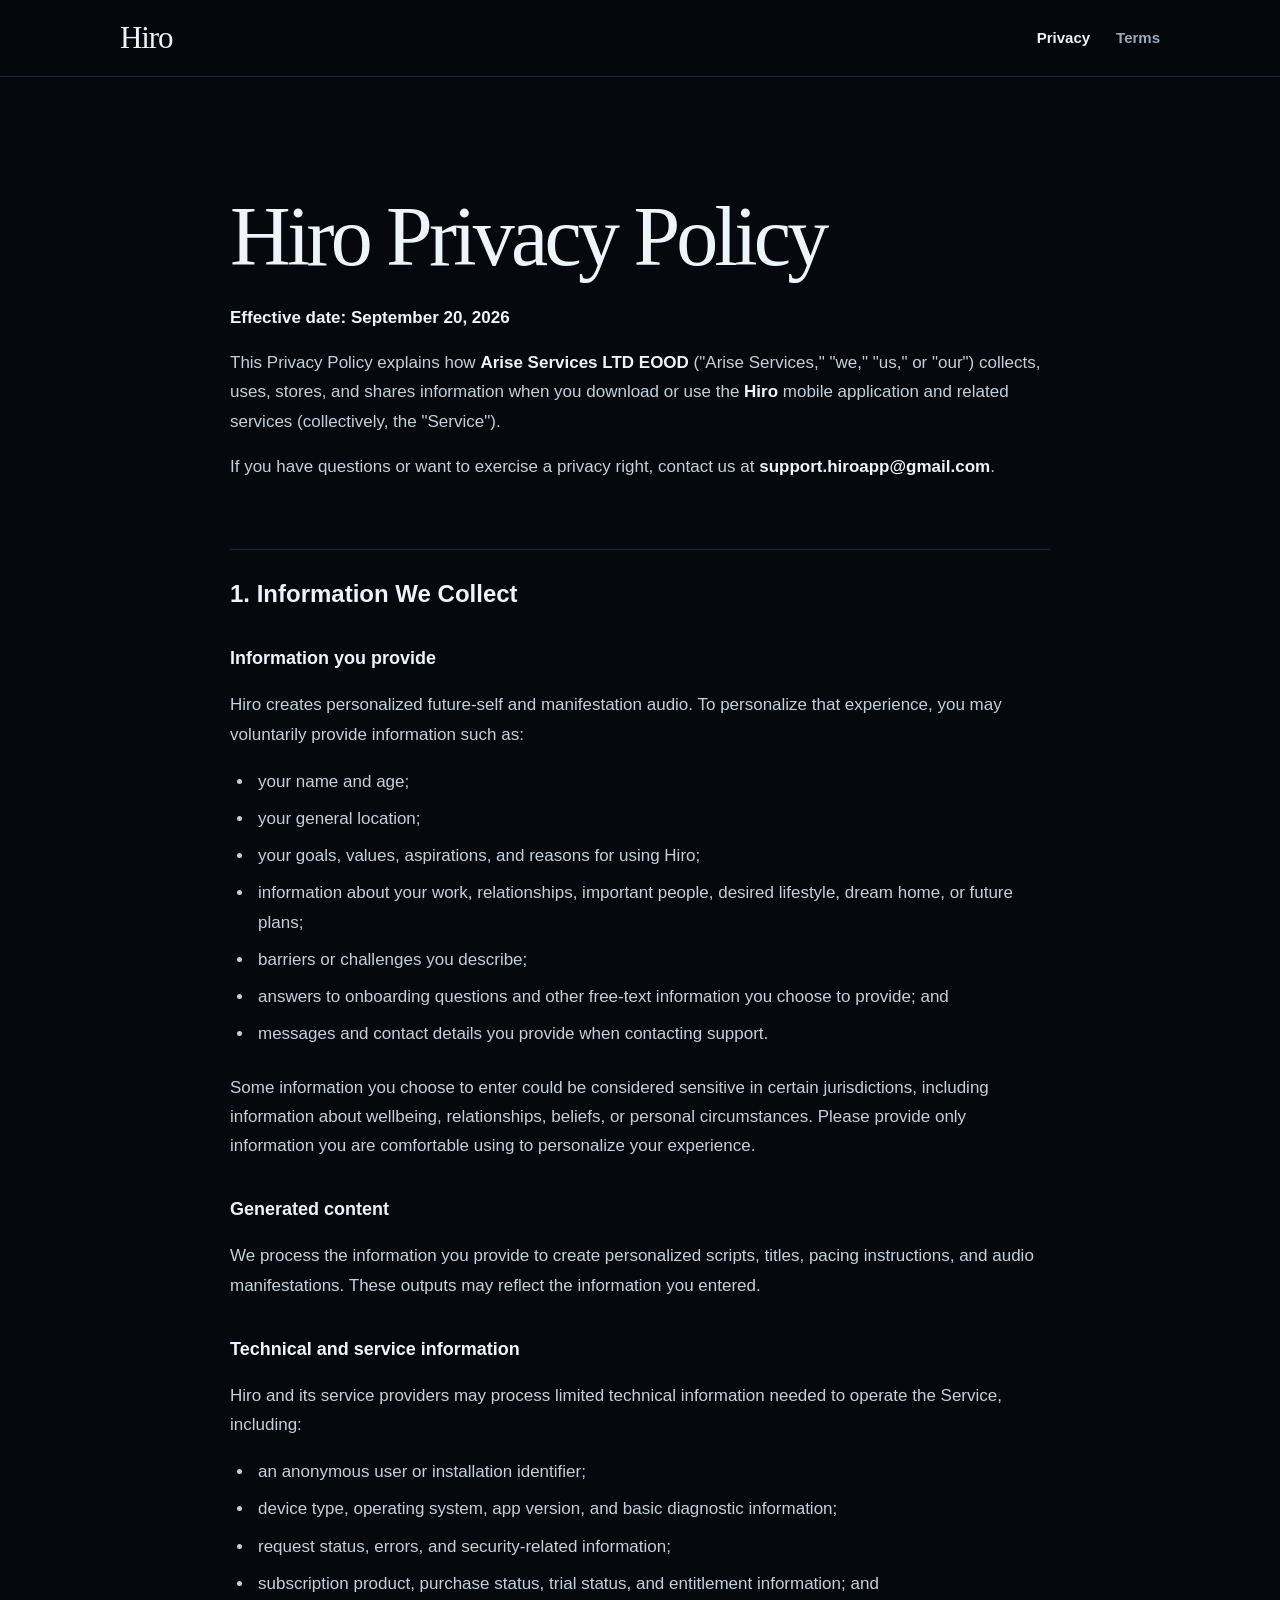
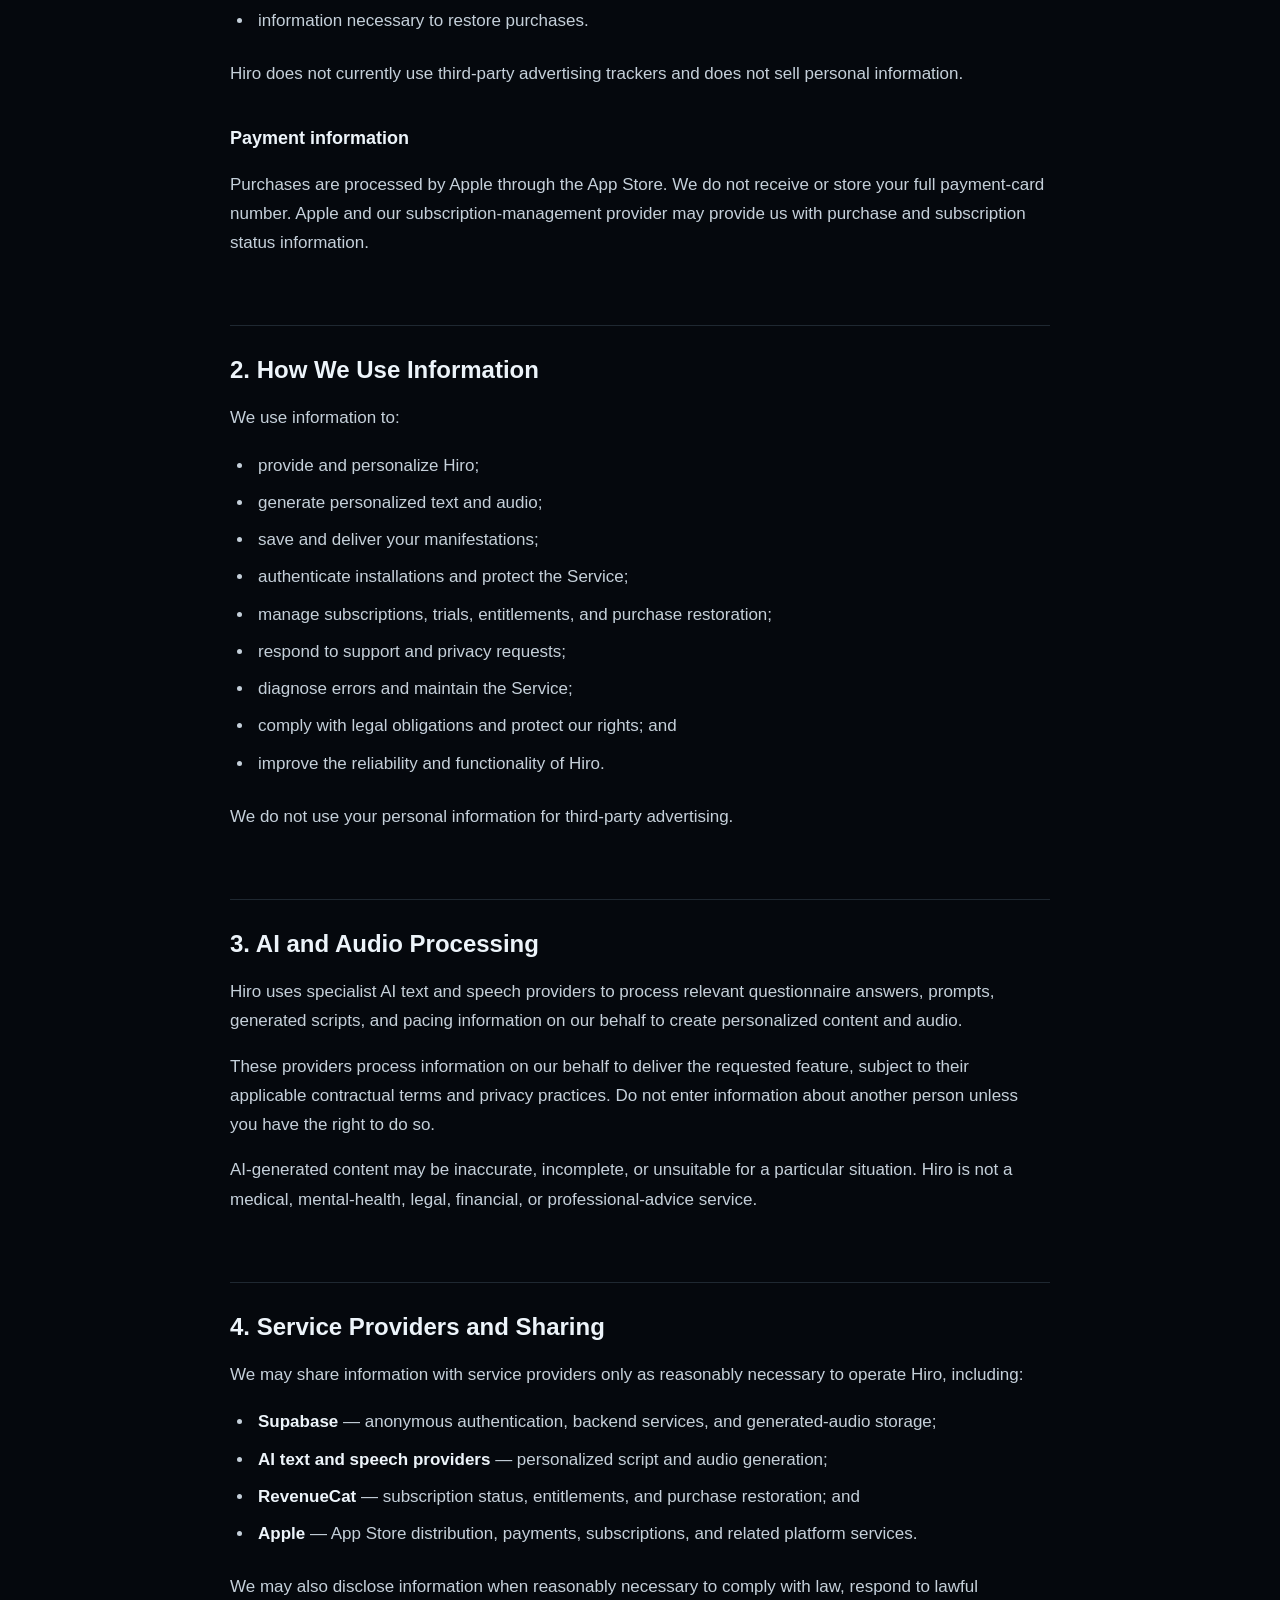
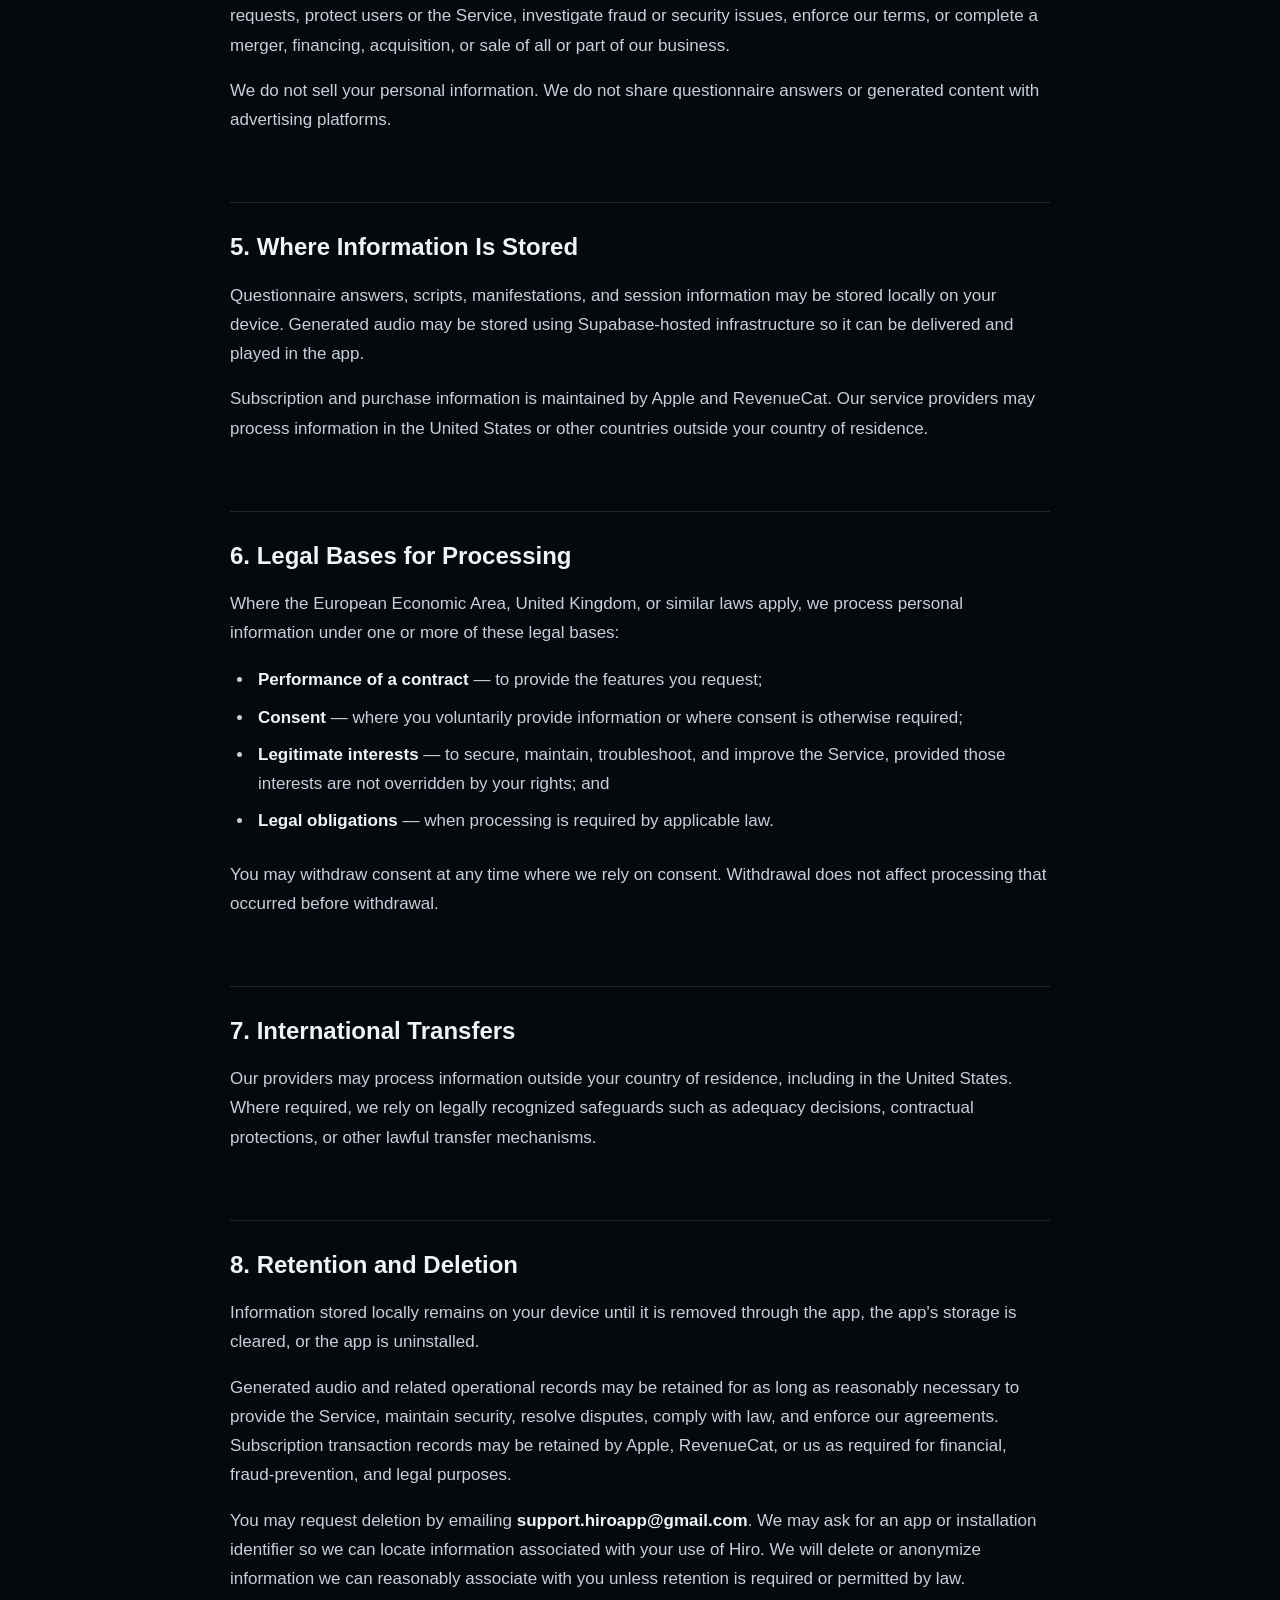
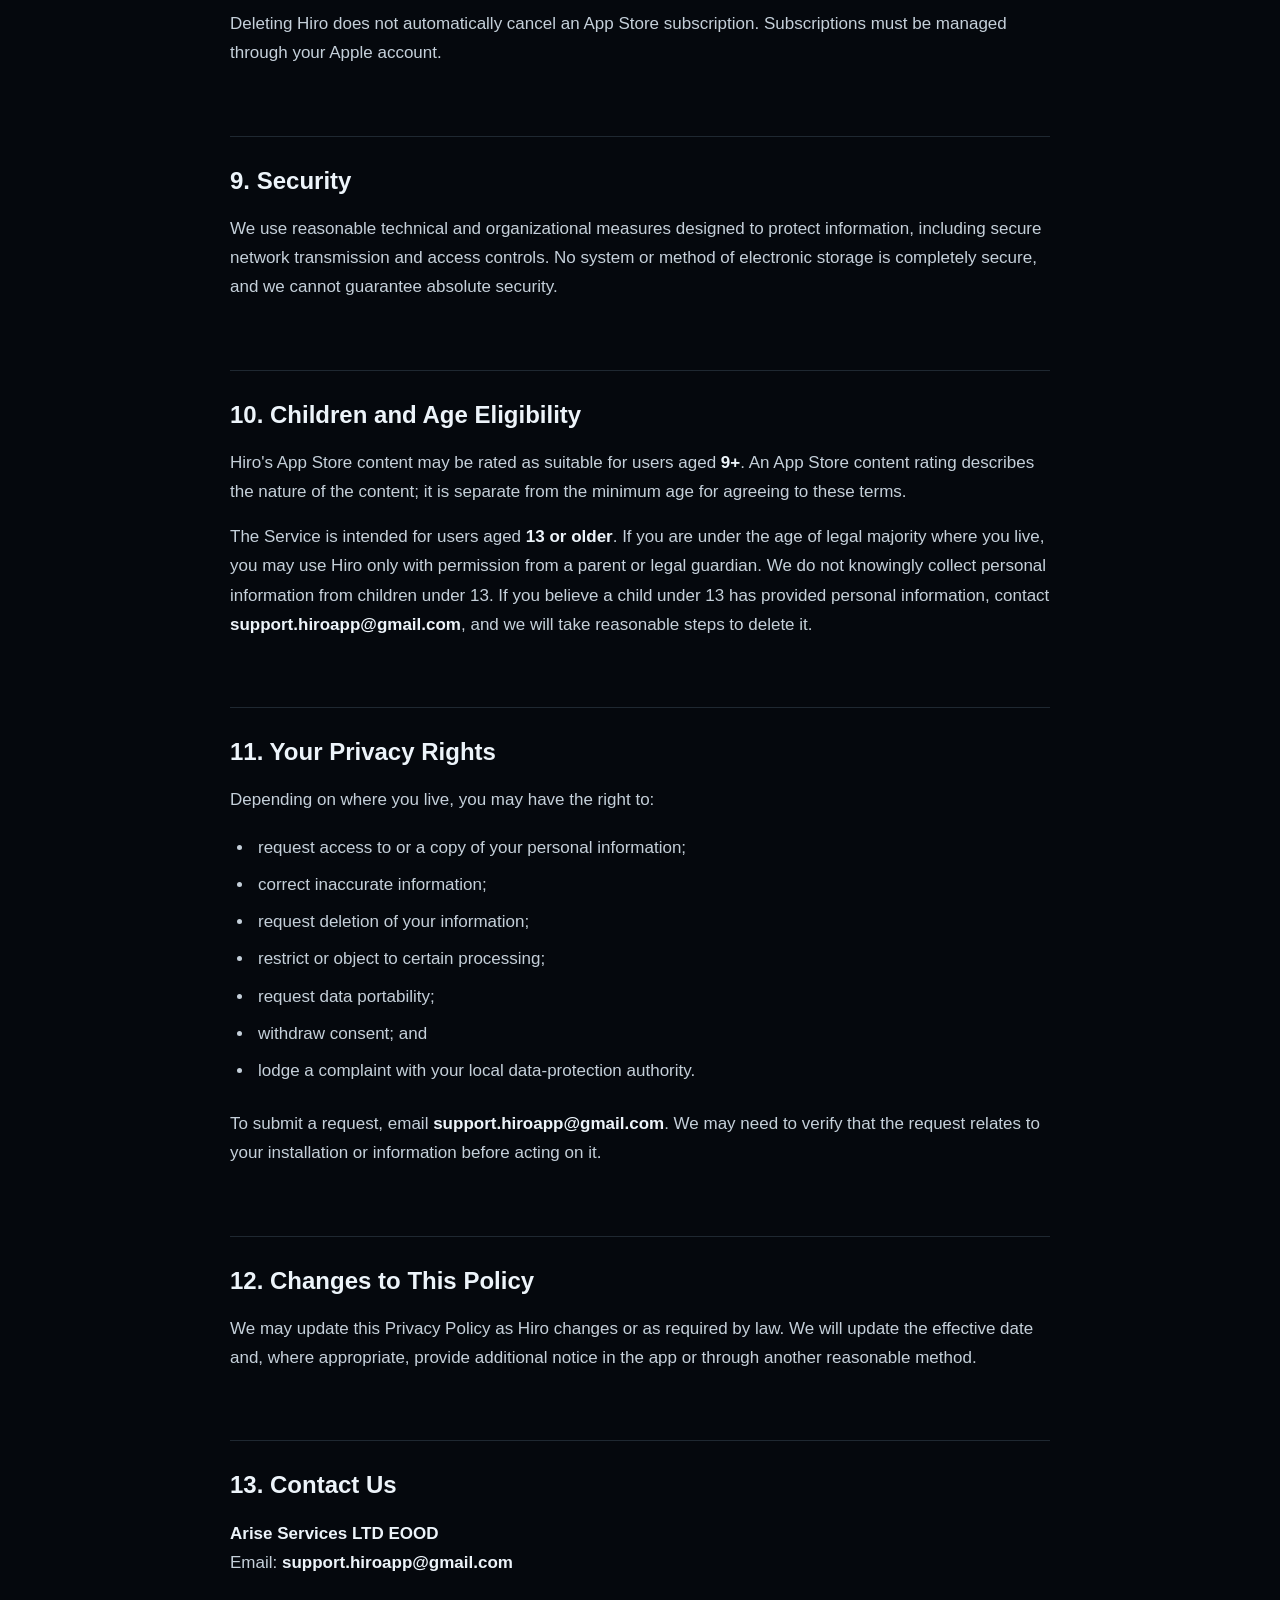
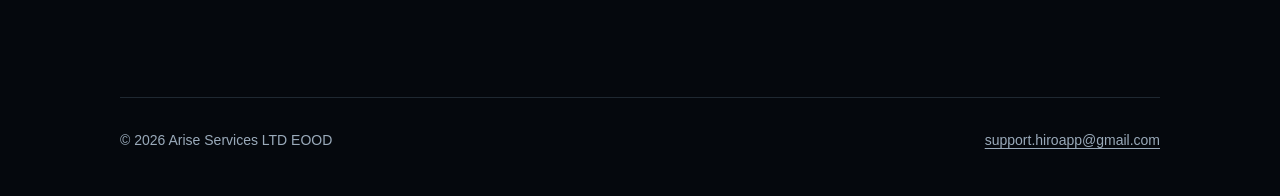
==== privacy/index.html @ 8c7c9003 "Publish Hiro legal site: privacy/index.html" ====
<!doctype html>
<html lang="en">
<head>
  <meta charset="utf-8">
  <meta name="viewport" content="width=device-width, initial-scale=1">
  <meta name="theme-color" content="#05080D">
  <meta name="description" content="Privacy Policy for the Hiro mobile application.">
  <link rel="icon" type="image/svg+xml" href="data:image/svg+xml,%3Csvg xmlns='http://www.w3.org/2000/svg' viewBox='0 0 64 64'%3E%3Crect width='64' height='64' rx='14' fill='%2305080D'/%3E%3Cpath d='M18 16v32M46 16v32M18 32h28' fill='none' stroke='%23EDF4FA' stroke-width='6' stroke-linecap='round'/%3E%3C/svg%3E">
  <link rel="stylesheet" href="../styles.css">
  <title>Privacy Policy · Hiro</title>
</head>
<body>
  <header class="site-header">
    <nav class="nav" aria-label="Legal pages">
      <a class="brand" href="../" aria-label="Hiro legal home">Hiro</a>
      <div class="nav-links">
        <a href="../privacy/" aria-current="page">Privacy</a>
        <a href="../terms/">Terms</a>
      </div>
    </nav>
  </header>
  <main class="page">
    <article class="legal"><h1 id="hiro-privacy-policy">Hiro Privacy Policy</h1>
<p><strong>Effective date: September 20, 2026</strong></p>
<p>This Privacy Policy explains how <strong>Arise Services LTD EOOD</strong> (&quot;Arise Services,&quot; &quot;we,&quot; &quot;us,&quot; or &quot;our&quot;) collects, uses, stores, and shares information when you download or use the <strong>Hiro</strong> mobile application and related services (collectively, the &quot;Service&quot;).</p>
<p>If you have questions or want to exercise a privacy right, contact us at <strong>support.hiroapp@gmail.com</strong>.</p>
<h2 id="1-information-we-collect">1. Information We Collect</h2>
<h3 id="information-you-provide">Information you provide</h3>
<p>Hiro creates personalized future-self and manifestation audio. To personalize that experience, you may voluntarily provide information such as:</p>
<ul>
<li>your name and age;</li>
<li>your general location;</li>
<li>your goals, values, aspirations, and reasons for using Hiro;</li>
<li>information about your work, relationships, important people, desired lifestyle, dream home, or future plans;</li>
<li>barriers or challenges you describe;</li>
<li>answers to onboarding questions and other free-text information you choose to provide; and</li>
<li>messages and contact details you provide when contacting support.</li>
</ul>
<p>Some information you choose to enter could be considered sensitive in certain jurisdictions, including information about wellbeing, relationships, beliefs, or personal circumstances. Please provide only information you are comfortable using to personalize your experience.</p>
<h3 id="generated-content">Generated content</h3>
<p>We process the information you provide to create personalized scripts, titles, pacing instructions, and audio manifestations. These outputs may reflect the information you entered.</p>
<h3 id="technical-and-service-information">Technical and service information</h3>
<p>Hiro and its service providers may process limited technical information needed to operate the Service, including:</p>
<ul>
<li>an anonymous user or installation identifier;</li>
<li>device type, operating system, app version, and basic diagnostic information;</li>
<li>request status, errors, and security-related information;</li>
<li>subscription product, purchase status, trial status, and entitlement information; and</li>
<li>information necessary to restore purchases.</li>
</ul>
<p>Hiro does not currently use third-party advertising trackers and does not sell personal information.</p>
<h3 id="payment-information">Payment information</h3>
<p>Purchases are processed by Apple through the App Store. We do not receive or store your full payment-card number. Apple and our subscription-management provider may provide us with purchase and subscription status information.</p>
<h2 id="2-how-we-use-information">2. How We Use Information</h2>
<p>We use information to:</p>
<ul>
<li>provide and personalize Hiro;</li>
<li>generate personalized text and audio;</li>
<li>save and deliver your manifestations;</li>
<li>authenticate installations and protect the Service;</li>
<li>manage subscriptions, trials, entitlements, and purchase restoration;</li>
<li>respond to support and privacy requests;</li>
<li>diagnose errors and maintain the Service;</li>
<li>comply with legal obligations and protect our rights; and</li>
<li>improve the reliability and functionality of Hiro.</li>
</ul>
<p>We do not use your personal information for third-party advertising.</p>
<h2 id="3-ai-and-audio-processing">3. AI and Audio Processing</h2>
<p>Hiro uses specialist AI text and speech providers to process relevant questionnaire answers, prompts, generated scripts, and pacing information on our behalf to create personalized content and audio.</p>
<p>These providers process information on our behalf to deliver the requested feature, subject to their applicable contractual terms and privacy practices. Do not enter information about another person unless you have the right to do so.</p>
<p>AI-generated content may be inaccurate, incomplete, or unsuitable for a particular situation. Hiro is not a medical, mental-health, legal, financial, or professional-advice service.</p>
<h2 id="4-service-providers-and-sharing">4. Service Providers and Sharing</h2>
<p>We may share information with service providers only as reasonably necessary to operate Hiro, including:</p>
<ul>
<li><strong>Supabase</strong> — anonymous authentication, backend services, and generated-audio storage;</li>
<li><strong>AI text and speech providers</strong> — personalized script and audio generation;</li>
<li><strong>RevenueCat</strong> — subscription status, entitlements, and purchase restoration; and</li>
<li><strong>Apple</strong> — App Store distribution, payments, subscriptions, and related platform services.</li>
</ul>
<p>We may also disclose information when reasonably necessary to comply with law, respond to lawful requests, protect users or the Service, investigate fraud or security issues, enforce our terms, or complete a merger, financing, acquisition, or sale of all or part of our business.</p>
<p>We do not sell your personal information. We do not share questionnaire answers or generated content with advertising platforms.</p>
<h2 id="5-where-information-is-stored">5. Where Information Is Stored</h2>
<p>Questionnaire answers, scripts, manifestations, and session information may be stored locally on your device. Generated audio may be stored using Supabase-hosted infrastructure so it can be delivered and played in the app.</p>
<p>Subscription and purchase information is maintained by Apple and RevenueCat. Our service providers may process information in the United States or other countries outside your country of residence.</p>
<h2 id="6-legal-bases-for-processing">6. Legal Bases for Processing</h2>
<p>Where the European Economic Area, United Kingdom, or similar laws apply, we process personal information under one or more of these legal bases:</p>
<ul>
<li><strong>Performance of a contract</strong> — to provide the features you request;</li>
<li><strong>Consent</strong> — where you voluntarily provide information or where consent is otherwise required;</li>
<li><strong>Legitimate interests</strong> — to secure, maintain, troubleshoot, and improve the Service, provided those interests are not overridden by your rights; and</li>
<li><strong>Legal obligations</strong> — when processing is required by applicable law.</li>
</ul>
<p>You may withdraw consent at any time where we rely on consent. Withdrawal does not affect processing that occurred before withdrawal.</p>
<h2 id="7-international-transfers">7. International Transfers</h2>
<p>Our providers may process information outside your country of residence, including in the United States. Where required, we rely on legally recognized safeguards such as adequacy decisions, contractual protections, or other lawful transfer mechanisms.</p>
<h2 id="8-retention-and-deletion">8. Retention and Deletion</h2>
<p>Information stored locally remains on your device until it is removed through the app, the app&#x27;s storage is cleared, or the app is uninstalled.</p>
<p>Generated audio and related operational records may be retained for as long as reasonably necessary to provide the Service, maintain security, resolve disputes, comply with law, and enforce our agreements. Subscription transaction records may be retained by Apple, RevenueCat, or us as required for financial, fraud-prevention, and legal purposes.</p>
<p>You may request deletion by emailing <strong>support.hiroapp@gmail.com</strong>. We may ask for an app or installation identifier so we can locate information associated with your use of Hiro. We will delete or anonymize information we can reasonably associate with you unless retention is required or permitted by law.</p>
<p>Deleting Hiro does not automatically cancel an App Store subscription. Subscriptions must be managed through your Apple account.</p>
<h2 id="9-security">9. Security</h2>
<p>We use reasonable technical and organizational measures designed to protect information, including secure network transmission and access controls. No system or method of electronic storage is completely secure, and we cannot guarantee absolute security.</p>
<h2 id="10-children-and-age-eligibility">10. Children and Age Eligibility</h2>
<p>Hiro&#x27;s App Store content may be rated as suitable for users aged <strong>9+</strong>. An App Store content rating describes the nature of the content; it is separate from the minimum age for agreeing to these terms.</p>
<p>The Service is intended for users aged <strong>13 or older</strong>. If you are under the age of legal majority where you live, you may use Hiro only with permission from a parent or legal guardian. We do not knowingly collect personal information from children under 13. If you believe a child under 13 has provided personal information, contact <strong>support.hiroapp@gmail.com</strong>, and we will take reasonable steps to delete it.</p>
<h2 id="11-your-privacy-rights">11. Your Privacy Rights</h2>
<p>Depending on where you live, you may have the right to:</p>
<ul>
<li>request access to or a copy of your personal information;</li>
<li>correct inaccurate information;</li>
<li>request deletion of your information;</li>
<li>restrict or object to certain processing;</li>
<li>request data portability;</li>
<li>withdraw consent; and</li>
<li>lodge a complaint with your local data-protection authority.</li>
</ul>
<p>To submit a request, email <strong>support.hiroapp@gmail.com</strong>. We may need to verify that the request relates to your installation or information before acting on it.</p>
<h2 id="12-changes-to-this-policy">12. Changes to This Policy</h2>
<p>We may update this Privacy Policy as Hiro changes or as required by law. We will update the effective date and, where appropriate, provide additional notice in the app or through another reasonable method.</p>
<h2 id="13-contact-us">13. Contact Us</h2>
<p><strong>Arise Services LTD EOOD</strong><br>Email: <strong>support.hiroapp@gmail.com</strong></p></article>
  </main>
  <footer class="site-footer">
    <span>© 2026 Arise Services LTD EOOD</span>
    <a href="mailto:support.hiroapp@gmail.com">support.hiroapp@gmail.com</a>
  </footer>
</body>
</html>
---- styles.css ----
:root {
  color-scheme: dark;
  --bg: #05080d;
  --panel: #0a111b;
  --panel-hover: #0d1825;
  --text: #edf4fa;
  --muted: #9aaaba;
  --line: rgba(148, 181, 211, 0.18);
  --accent: #9fc7e8;
  --max: 820px;
}

* {
  box-sizing: border-box;
}

html {
  scroll-behavior: smooth;
}

body {
  min-height: 100vh;
  margin: 0;
  background:
    radial-gradient(circle at 50% -15%, rgba(54, 93, 127, 0.24), transparent 38rem),
    var(--bg);
  color: var(--text);
  font-family: Inter, ui-sans-serif, -apple-system, BlinkMacSystemFont, "Segoe UI", sans-serif;
  font-size: 17px;
  line-height: 1.72;
  -webkit-font-smoothing: antialiased;
}

a {
  color: var(--accent);
  text-underline-offset: 0.18em;
}

a:focus-visible {
  outline: 2px solid var(--accent);
  outline-offset: 4px;
  border-radius: 4px;
}

.site-header {
  border-bottom: 1px solid var(--line);
  background: rgba(5, 8, 13, 0.84);
  backdrop-filter: blur(16px);
}

.nav,
.site-footer {
  width: min(calc(100% - 40px), 1040px);
  margin: 0 auto;
}

.nav {
  min-height: 76px;
  display: flex;
  align-items: center;
  justify-content: space-between;
}

.brand {
  color: var(--text);
  font-family: Georgia, "Times New Roman", serif;
  font-size: 31px;
  letter-spacing: -0.035em;
  text-decoration: none;
}

.nav-links {
  display: flex;
  gap: 26px;
}

.nav-links a {
  color: var(--muted);
  font-size: 15px;
  font-weight: 600;
  text-decoration: none;
}

.nav-links a:hover,
.nav-links a[aria-current="page"] {
  color: var(--text);
}

.page {
  width: min(calc(100% - 40px), var(--max));
  margin: 0 auto;
  padding: 76px 0 104px;
}

.legal-home {
  padding-top: 44px;
}

.eyebrow {
  margin: 0 0 18px;
  color: var(--accent);
  font-size: 13px;
  font-weight: 700;
  letter-spacing: 0.22em;
}

.legal-home h1,
.legal h1 {
  margin: 0;
  font-family: Georgia, "Times New Roman", serif;
  font-weight: 400;
  letter-spacing: -0.045em;
}

.legal-home h1 {
  max-width: 650px;
  font-size: clamp(3.4rem, 10vw, 6.5rem);
  line-height: 0.98;
}

.intro {
  max-width: 560px;
  margin: 28px 0 48px;
  color: var(--muted);
  font-size: 19px;
}

.legal-grid {
  display: grid;
  grid-template-columns: repeat(2, 1fr);
  gap: 16px;
}

.legal-card {
  min-height: 260px;
  padding: 26px;
  position: relative;
  display: flex;
  flex-direction: column;
  border: 1px solid var(--line);
  border-radius: 20px;
  background: linear-gradient(145deg, rgba(19, 36, 54, 0.86), rgba(8, 14, 23, 0.94));
  color: var(--text);
  text-decoration: none;
  transition: transform 180ms ease, border-color 180ms ease, background 180ms ease;
}

.legal-card:hover {
  transform: translateY(-3px);
  border-color: rgba(159, 199, 232, 0.42);
  background: var(--panel-hover);
}

.card-number {
  color: var(--muted);
  font-size: 13px;
  font-weight: 700;
  letter-spacing: 0.12em;
}

.card-title {
  margin-top: auto;
  font-family: Georgia, "Times New Roman", serif;
  font-size: 29px;
}

.card-copy {
  margin-top: 10px;
  color: var(--muted);
  font-size: 15px;
  line-height: 1.55;
}

.card-arrow {
  position: absolute;
  top: 22px;
  right: 24px;
  color: var(--accent);
  font-size: 20px;
}

.legal {
  padding: 42px 0 0;
}

.legal h1 {
  max-width: 720px;
  font-size: clamp(3rem, 8vw, 5.25rem);
  line-height: 1;
}

.legal h1 + p {
  margin-top: 24px;
  color: var(--muted);
}

.legal h2 {
  margin: 68px 0 18px;
  padding-top: 28px;
  border-top: 1px solid var(--line);
  color: var(--text);
  font-size: 24px;
  line-height: 1.3;
}

.legal h3 {
  margin: 34px 0 12px;
  color: var(--text);
  font-size: 18px;
}

.legal p,
.legal li {
  color: #c5d0da;
}

.legal p {
  margin: 16px 0;
}

.legal ul {
  margin: 18px 0 24px;
  padding-left: 24px;
}

.legal li {
  margin: 8px 0;
  padding-left: 4px;
}

.legal strong {
  color: var(--text);
  font-weight: 650;
}

.site-footer {
  padding: 30px 0 44px;
  display: flex;
  justify-content: space-between;
  gap: 20px;
  border-top: 1px solid var(--line);
  color: var(--muted);
  font-size: 14px;
}

.site-footer a {
  color: var(--muted);
}

@media (max-width: 640px) {
  body {
    font-size: 16px;
  }

  .nav,
  .site-footer,
  .page {
    width: min(calc(100% - 28px), var(--max));
  }

  .nav {
    min-height: 66px;
  }

  .nav-links {
    gap: 18px;
  }

  .page {
    padding: 50px 0 76px;
  }

  .legal-home {
    padding-top: 24px;
  }

  .legal-grid {
    grid-template-columns: 1fr;
  }

  .legal-card {
    min-height: 210px;
  }

  .legal {
    padding-top: 22px;
  }

  .legal h2 {
    margin-top: 54px;
  }

  .site-footer {
    flex-direction: column;
  }
}

@media (prefers-reduced-motion: reduce) {
  html {
    scroll-behavior: auto;
  }

  .legal-card {
    transition: none;
  }
}
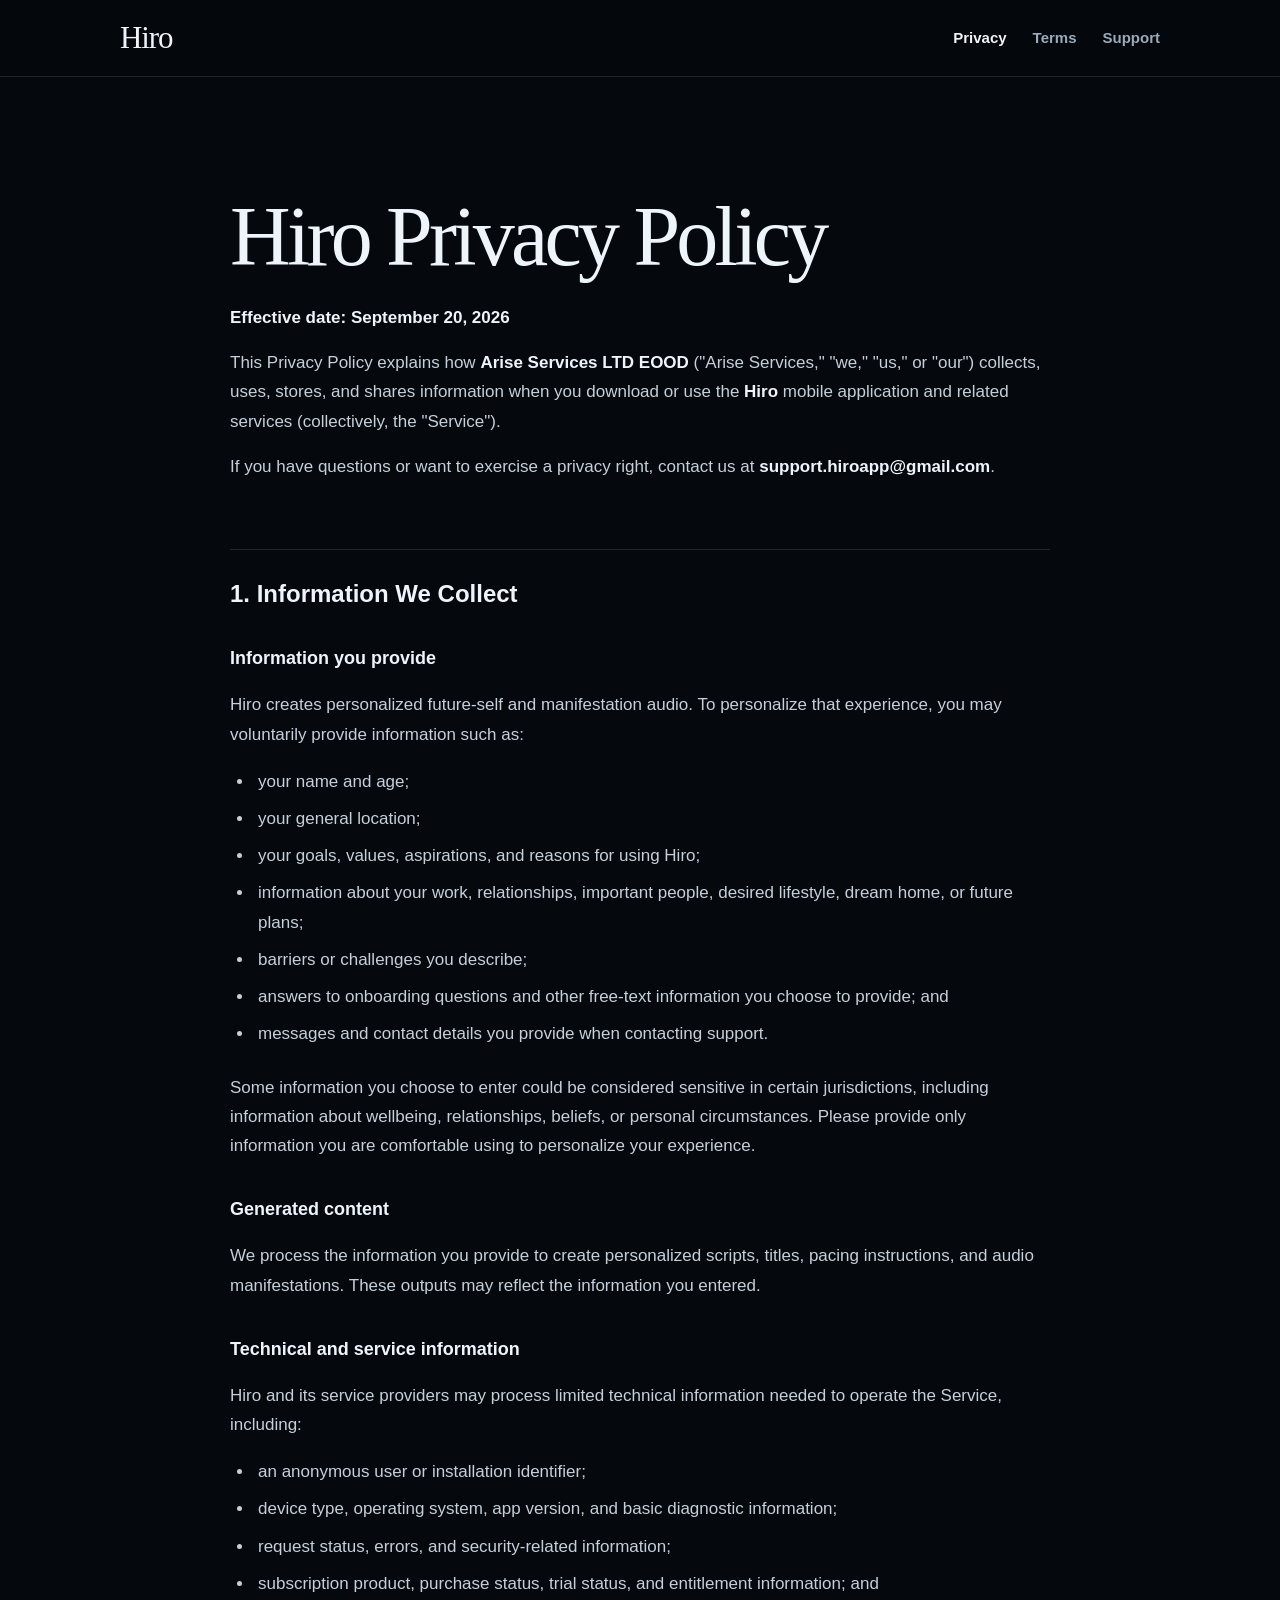
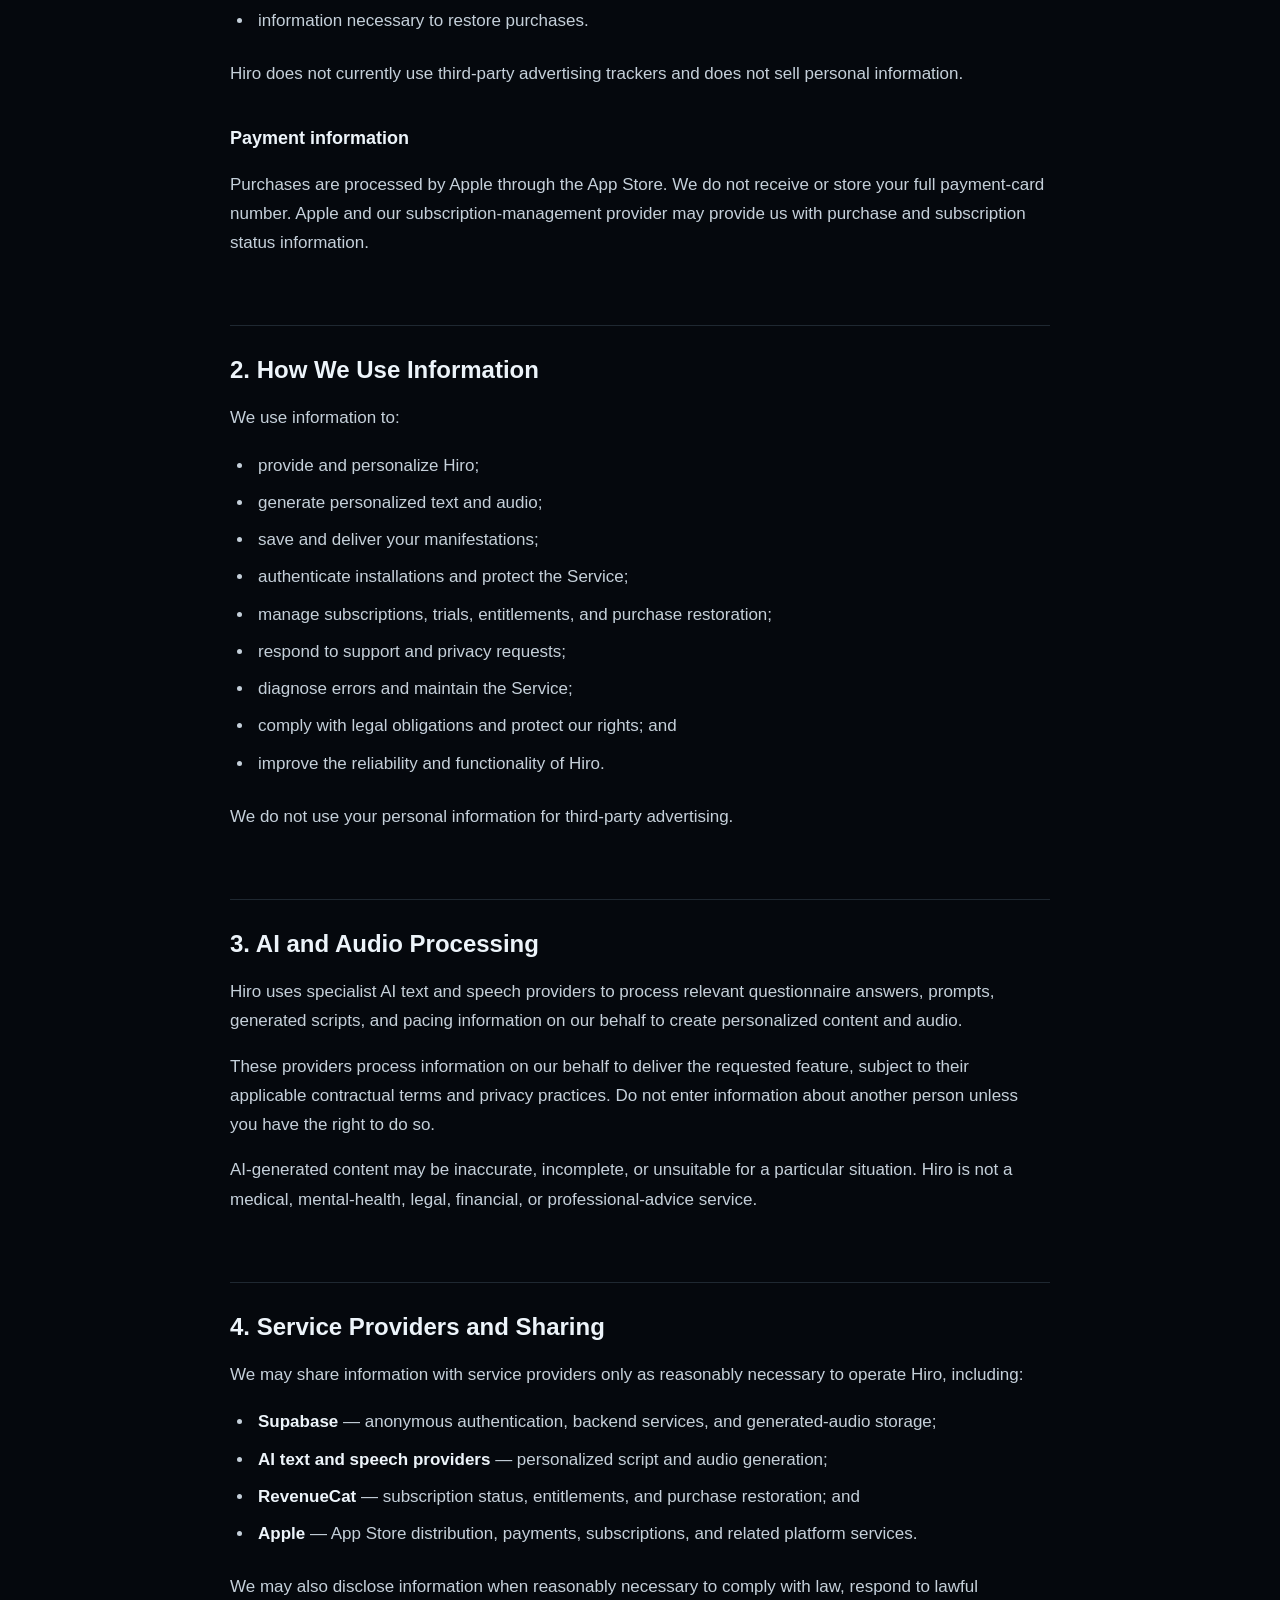
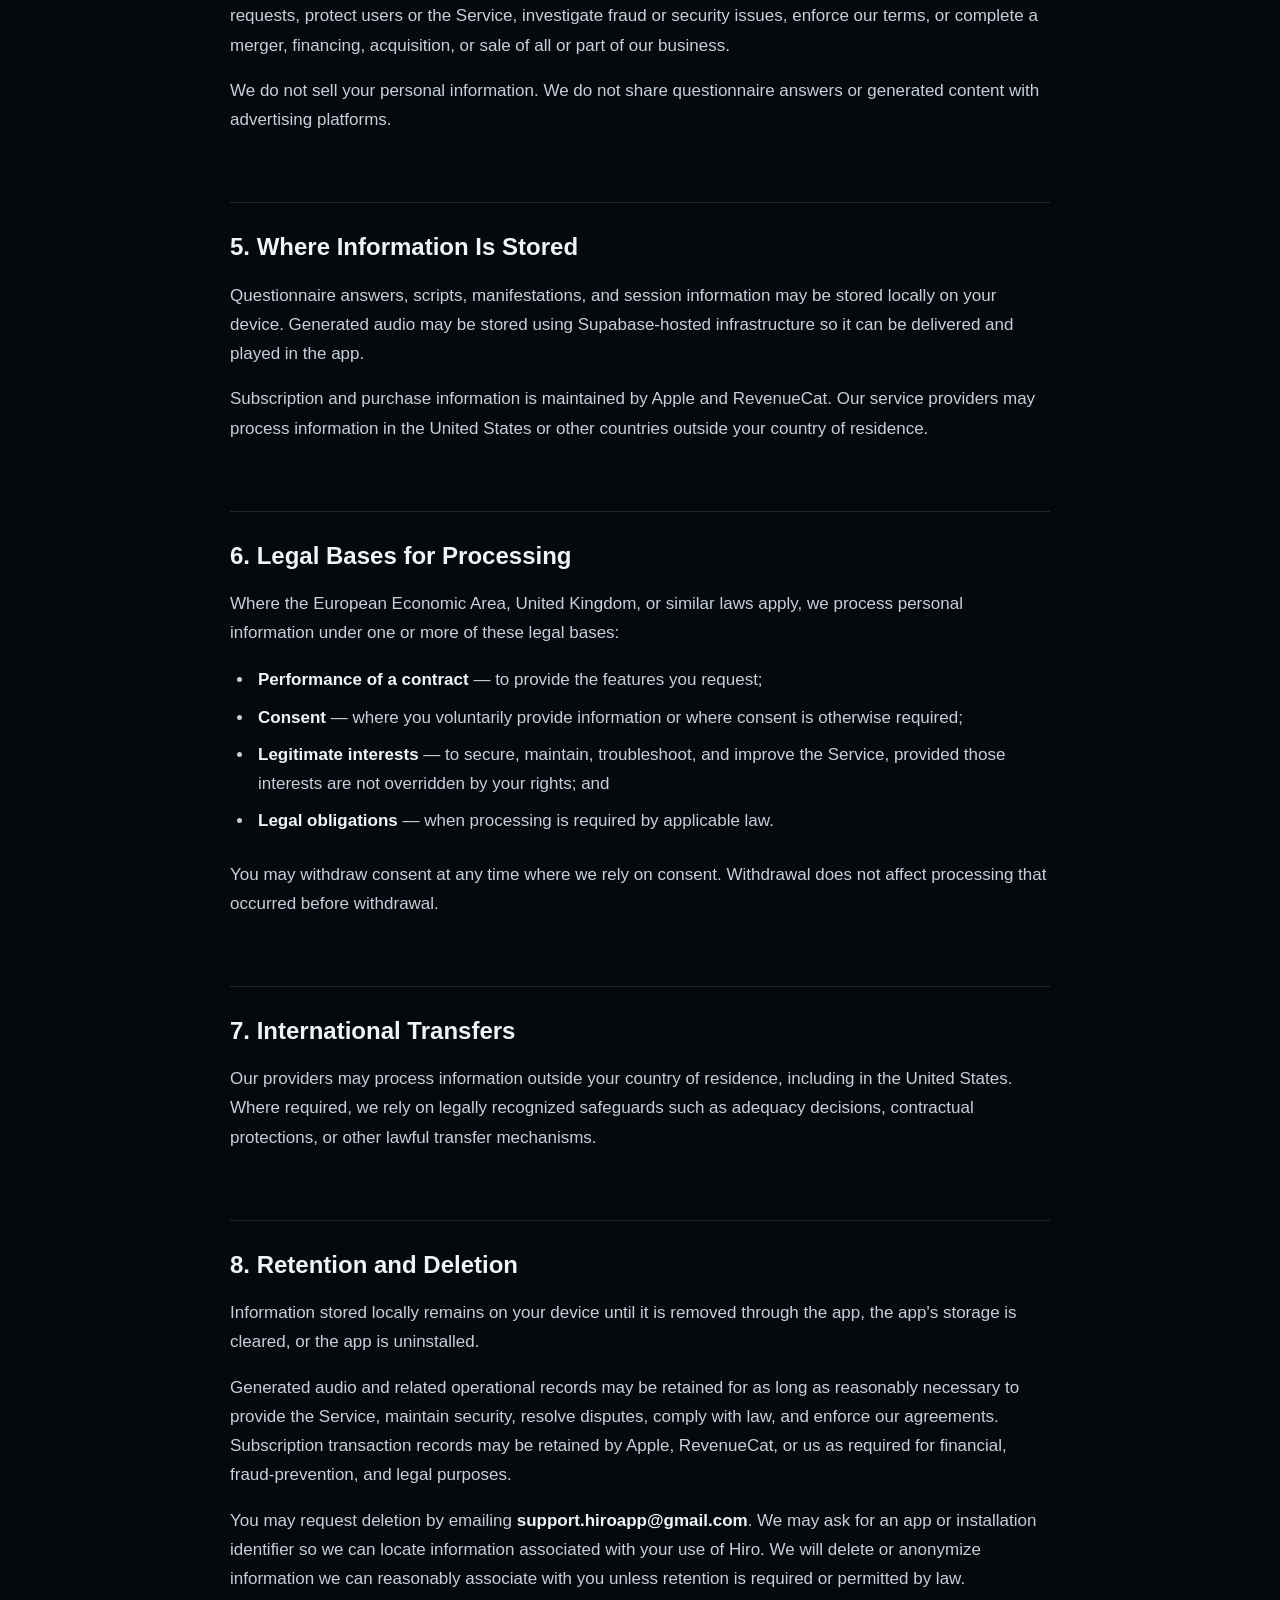
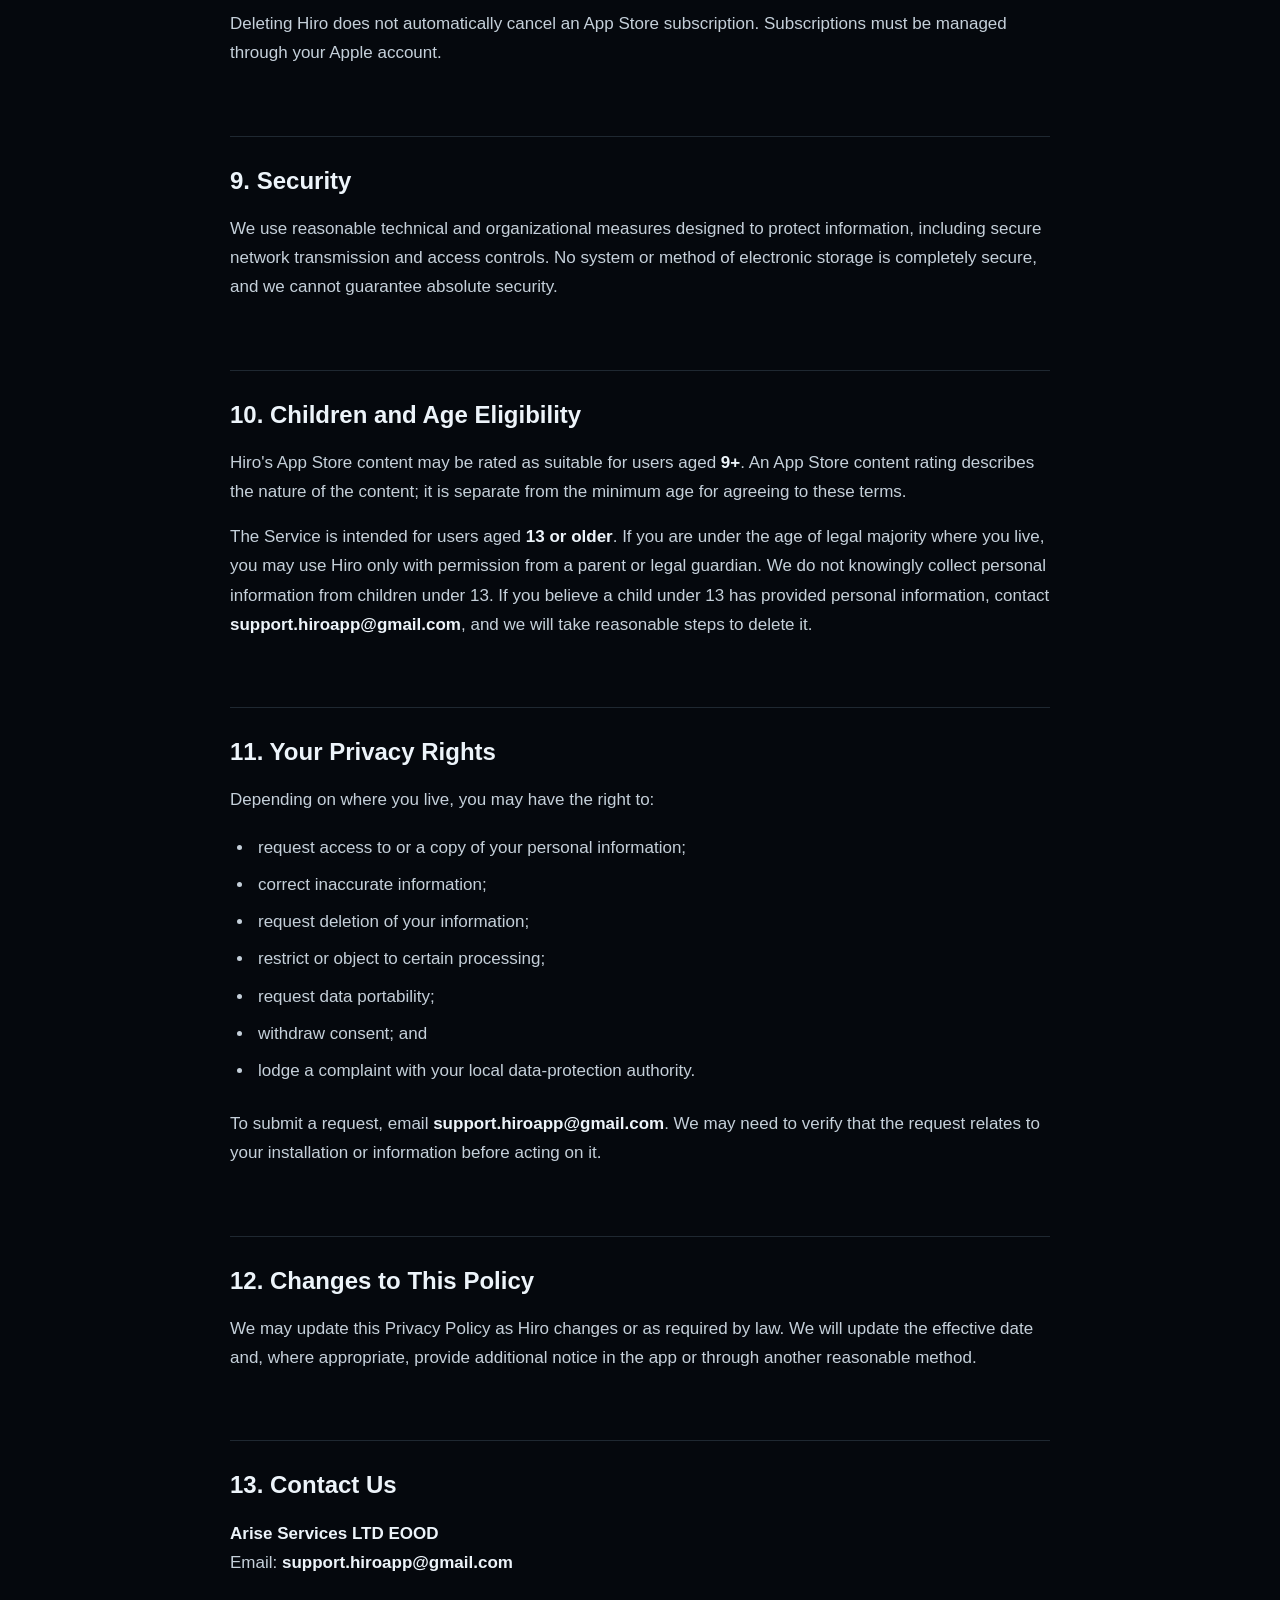
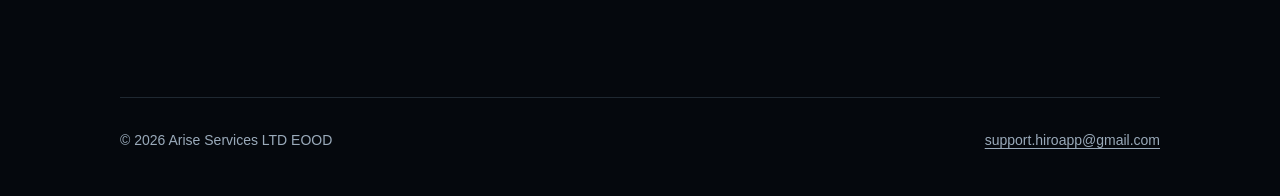
==== commit ab4edc82: "Link Support from privacy policy" ====
--- a/privacy/index.html
+++ b/privacy/index.html
@@ -11,11 +11,12 @@
 </head>
 <body>
   <header class="site-header">
-    <nav class="nav" aria-label="Legal pages">
-      <a class="brand" href="../" aria-label="Hiro legal home">Hiro</a>
+    <nav class="nav" aria-label="Hiro pages">
+      <a class="brand" href="../" aria-label="Hiro home">Hiro</a>
       <div class="nav-links">
         <a href="../privacy/" aria-current="page">Privacy</a>
         <a href="../terms/">Terms</a>
+        <a href="../support/">Support</a>
       </div>
     </nav>
   </header>
